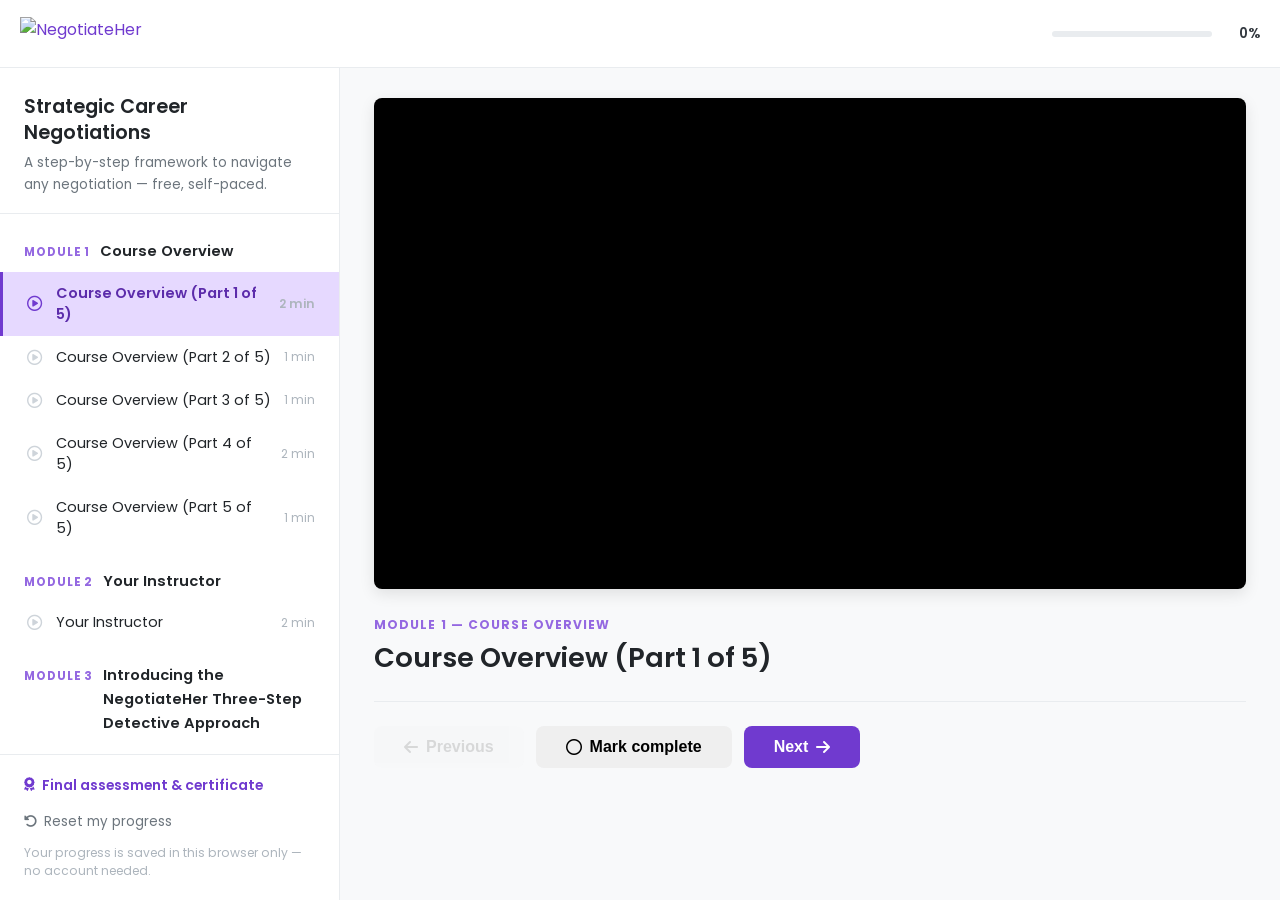
==== course.html @ cfdc2836 "Add self-hosted course player with progress tracking Replaces LearnWorlds delivery with a static cou" ====
<!DOCTYPE html>
<html lang="en">
<head>
    <meta charset="UTF-8">
    <meta name="viewport" content="width=device-width, initial-scale=1.0">
    <title>Course — NegotiateHer Strategic Career Negotiations</title>
    <meta name="description" content="The full NegotiateHer Strategic Career Negotiations course — free and self-paced.">
    <link rel="stylesheet" href="style.css">
    <link rel="stylesheet" href="course.css">
    <link rel="stylesheet" href="https://cdnjs.cloudflare.com/ajax/libs/font-awesome/6.4.0/css/all.min.css">
    <link rel="preconnect" href="https://fonts.googleapis.com">
    <link rel="preconnect" href="https://fonts.gstatic.com" crossorigin>
    <link href="https://fonts.googleapis.com/css2?family=Poppins:wght@300;400;500;600;700&display=swap" rel="stylesheet">
    <link rel="icon" href="https://negotiateher.com/assets/img/newFav.png" type="image/png">
    <meta property="og:title" content="NegotiateHer — Free Course">
    <meta property="og:description" content="Strategic Career Negotiations. Free, self-paced.">
    <meta property="og:image" content="https://negotiateher.com/assets/img/gita_2.jpg">
    <meta property="og:url" content="https://elearning.negotiateher.com/course.html">
    <meta name="twitter:card" content="summary_large_image">
</head>
<body class="course-body">

    <header class="course-header">
        <div class="course-header-inner">
            <a class="course-logo" href="./index.html">
                <img src="https://negotiateher.com/assets/img/templogo_01.png" alt="NegotiateHer">
            </a>

            <div class="course-progress-meter" title="Your overall progress">
                <div class="meter-track"><div class="meter-fill" id="overall-fill"></div></div>
                <span class="meter-label" id="overall-label">0%</span>
            </div>

            <button class="lessons-toggle" id="lessons-toggle" aria-expanded="false" aria-controls="course-sidebar">
                <i class="fas fa-list-ul"></i> <span>Lessons</span>
            </button>
        </div>
    </header>

    <main class="course-layout">

        <!-- ---------------- Sidebar: module + lesson list ---------------- -->
        <aside class="course-sidebar" id="course-sidebar">
            <div class="sidebar-head">
                <h1 id="course-title">Strategic Career Negotiations</h1>
                <p id="course-subtitle"></p>
            </div>
            <nav id="lesson-nav" class="lesson-nav" aria-label="Course lessons"></nav>
            <div class="sidebar-foot">
                <a class="sidebar-cert-link" href="./quiz.html">
                    <i class="fas fa-award"></i> Final assessment &amp; certificate
                </a>
                <button id="reset-progress" class="link-button" type="button">
                    <i class="fas fa-rotate-left"></i> Reset my progress
                </button>
                <p class="sidebar-note">
                    Your progress is saved in this browser only — no account needed.
                </p>
            </div>
        </aside>

        <!-- ---------------- Main: player + lesson meta ---------------- -->
        <section class="course-main">

            <div class="player-shell">
                <div class="player-frame">
                    <div id="player"></div>

                    <!-- Shown when a lesson has no youtubeId yet -->
                    <div class="player-placeholder" id="player-placeholder" hidden>
                        <i class="fas fa-clapperboard"></i>
                        <h3>Coming soon</h3>
                        <p>This lesson is being uploaded. Check back shortly.</p>
                    </div>

                    <!-- Covers YouTube's end-screen grid when a lesson finishes -->
                    <div class="player-endcard" id="player-endcard" hidden>
                        <i class="fas fa-circle-check"></i>
                        <h3>Lesson complete</h3>
                        <p id="endcard-next-title"></p>
                        <div class="endcard-actions">
                            <button class="btn btn-primary" id="endcard-next" type="button">
                                Next lesson <i class="fas fa-arrow-right"></i>
                            </button>
                            <button class="btn btn-outline" id="endcard-replay" type="button">
                                <i class="fas fa-rotate-left"></i> Replay
                            </button>
                        </div>
                    </div>
                </div>
            </div>

            <div class="lesson-meta">
                <p class="lesson-eyebrow" id="lesson-eyebrow"></p>
                <h2 id="lesson-title">Loading…</h2>
                <p class="lesson-module-desc" id="lesson-module-desc"></p>

                <div class="lesson-controls">
                    <button class="btn btn-outline" id="prev-lesson" type="button">
                        <i class="fas fa-arrow-left"></i> Previous
                    </button>
                    <button class="btn btn-outline" id="toggle-complete" type="button">
                        <i class="far fa-circle"></i> <span>Mark complete</span>
                    </button>
                    <button class="btn btn-primary" id="next-lesson" type="button">
                        Next <i class="fas fa-arrow-right"></i>
                    </button>
                </div>
            </div>

            <div class="course-done" id="course-done" hidden>
                <i class="fas fa-award"></i>
                <h3>You've finished the course.</h3>
                <p>
                    Every lesson complete. Take the short final assessment to earn your
                    certificate &mdash; or if this helped, the best thank-you is passing it
                    to someone who needs it.
                </p>
                <div class="course-done-actions">
                    <a class="btn btn-primary" href="./quiz.html">
                        <i class="fas fa-award"></i> Take the assessment
                    </a>
                    <a class="btn btn-outline" href="https://negotiateher.com/" target="_blank" rel="noopener">
                        Explore NegotiateHer
                    </a>
                </div>
            </div>

        </section>
    </main>

    <div class="sidebar-scrim" id="sidebar-scrim" hidden></div>

    <script src="course-data.js"></script>
    <script src="course.js"></script>
</body>
</html>
---- style.css ----
/* Base Styles */
:root {
    --primary-color: #703ACF;
    --secondary-color: #5C2CAB;
    --accent-color: #9468E1;
    --light-accent: #E6D9FF;
    --white: #FFFFFF;
    --light-gray: #F8F9FA;
    --medium-gray: #E9ECEF;
    --dark-gray: #343A40;
    --text-color: #212529;
    --success-color: #28A745;
    --warning-color: #FFC107;
    --danger-color: #DC3545;
    --font-family: 'Poppins', sans-serif;
    --box-shadow: 0 5px 15px rgba(0, 0, 0, 0.1);
    --border-radius: 8px;
    --transition: all 0.3s ease;
}

* {
    margin: 0;
    padding: 0;
    box-sizing: border-box;
}

html {
    scroll-behavior: smooth;
}

body {
    font-family: var(--font-family);
    line-height: 1.6;
    color: var(--text-color);
    background-color: var(--white);
    overflow-x: hidden;
}

.container {
    width: 90%;
    max-width: 1200px;
    margin: 0 auto;
    padding: 0 15px;
}

img {
    max-width: 100%;
    height: auto;
}

a {
    text-decoration: none;
    color: var(--primary-color);
    transition: var(--transition);
}

a:hover {
    color: var(--secondary-color);
}

ul {
    list-style: none;
}

.section-header {
    text-align: center;
    margin-bottom: 50px;
}

.section-header h2 {
    font-size: 2.5rem;
    color: var(--dark-gray);
    margin-bottom: 15px;
    position: relative;
    display: inline-block;
}

.section-header h2::after {
    content: '';
    position: absolute;
    width: 50px;
    height: 3px;
    background-color: var(--primary-color);
    bottom: -10px;
    left: 50%;
    transform: translateX(-50%);
}

.section-header p {
    font-size: 1.1rem;
    color: var(--dark-gray);
    max-width: 800px;
    margin: 0 auto;
}

/* Buttons */
.btn {
    display: inline-block;
    padding: 12px 30px;
    border-radius: var(--border-radius);
    font-weight: 600;
    text-align: center;
    cursor: pointer;
    transition: var(--transition);
    border: none;
    font-size: 1rem;
}

.btn-primary {
    background-color: var(--primary-color);
    color: var(--white);
}

.btn-primary:hover {
    background-color: var(--secondary-color);
    color: var(--white);
    transform: translateY(-3px);
    box-shadow: 0 10px 20px rgba(112, 58, 207, 0.2);
}

.btn-secondary {
    background-color: transparent;
    color: var(--primary-color);
    border: 2px solid var(--primary-color);
}

.btn-secondary:hover {
    background-color: var(--primary-color);
    color: var(--white);
    transform: translateY(-3px);
}

.btn-secondary.disabled {
    background-color: #aaa;
    cursor: not-allowed;
    pointer-events: none;
}

.btn-block {
    display: block;
    width: 100%;
}

.btn-sm {
    padding: 8px 15px;
    font-size: 0.875rem;
}

.cta-center {
    text-align: center;
    margin-top: 30px;
}

.cta-left {
    margin-top: 30px;
}

.cta-buttons {
    display: flex;
    gap: 15px;
    margin-top: 25px;
}

/* Header & Navigation */
.header {
    position: fixed;
    top: 0;
    left: 0;
    width: 100%;
    z-index: 1000;
    background-color: transparent;
    padding: 20px 0;
    transition: var(--transition);
}

.header.sticky {
    background-color: var(--white);
    box-shadow: var(--box-shadow);
    padding: 10px 0;
}

/* Hide nav items and hamburger when at top of page */
.header:not(.sticky) .nav-menu,
.header:not(.sticky) .cta-button,
.header:not(.sticky) .hamburger {
    opacity: 0;
    visibility: hidden;
}

/* Only show hamburger on mobile when sticky */
@media (max-width: 768px) {
    .header.sticky .hamburger {
        display: block;
        opacity: 1;
        visibility: visible;
    }
}

/* But always show on mobile when menu is active */
.header:not(.sticky) .nav-menu.active {
    opacity: 1;
    visibility: visible;
    background-color: var(--white);
}

/* Additional mobile menu styling */
@media (max-width: 768px) {
    .nav-menu {
        position: fixed;
        left: -100%;
        top: 70px;
        gap: 0;
        flex-direction: column;
        background-color: var(--white);
        width: 100%;
        text-align: center;
        transition: 0.3s;
        box-shadow: 0 10px 20px rgba(0, 0, 0, 0.1);
        padding: 20px 0;
        z-index: 999;
    }
    
    .nav-menu.active {
        left: 0;
    }
}

.navbar {
    display: flex;
    justify-content: space-between;
    align-items: center;
}

.logo img {
    max-height: 50px;
}

.nav-menu {
    display: flex;
    gap: 30px;
}

.nav-menu li a {
    color: var(--dark-gray);
    font-weight: 500;
    padding: 5px;
    position: relative;
}

.header.sticky .nav-menu li a {
    color: var(--text-color);
}

.nav-menu li a::after {
    content: '';
    position: absolute;
    width: 0;
    height: 2px;
    background-color: var(--primary-color);
    bottom: 0;
    left: 0;
    transition: var(--transition);
}

.nav-menu li a:hover::after {
    width: 100%;
}

.hamburger {
    display: none;
    cursor: pointer;
}

.bar {
    display: block;
    width: 25px;
    height: 3px;
    margin: 5px auto;
    -webkit-transition: var(--transition);
    transition: var(--transition);
    background-color: var(--dark-gray);
}

/* Enhanced Hero Section */
.hero {
    position: relative;
    background: linear-gradient(145deg, var(--primary-color), var(--primary-color));
    position: relative;
    color: var(--white);
    padding: 120px 0 40px;
    overflow: hidden;
}

.hero::before {
    content: '';
    position: absolute;
    top: 0;
    left: 0;
    width: 100%;
    height: 100%;
    background: linear-gradient(145deg, rgba(255, 255, 255, 0.02), transparent);
    z-index: 1;
}

.hero .container {
    position: relative;
    z-index: 2;
    max-width: 1200px;
}

.hero-content {
    display: flex;
    align-items: center;
    gap: 50px;
    animation: fadeIn 1s ease-out;
    margin-bottom: 40px;
}

.hero-text {
    flex: 6;
}

.hero-badge {
    display: inline-block;
    background-color: rgba(255, 255, 255, 0.2);
    border-radius: 30px;
    padding: 8px 16px;
    margin-bottom: 20px;
    font-weight: 500;
    font-size: 14px;
    animation: slideInRight 0.8s ease;
}

.hero-badge i {
    margin-right: 6px;
    color: var(--light-accent);
}

.hero h1 {
    font-size: 48px;
    font-weight: 700;
    margin-bottom: 20px;
    line-height: 1.2;
    color: var(--white);
    animation: fadeInUp 0.8s ease forwards;
}

.hero-subtitle {
    font-size: 24px;
    font-weight: 400;
    margin-bottom: 25px;
    line-height: 1.5;
    animation: fadeInUp 0.8s ease 0.2s forwards;
    opacity: 0;
}

.hero-highlights {
    display: flex;
    flex-direction: column;
    gap: 12px;
    margin-bottom: 30px;
    opacity: 0;
    animation: fadeInUp 0.8s ease 0.3s forwards;
}

.highlight-item {
    display: flex;
    align-items: center;
    gap: 12px;
}

.highlight-item i {
    color: var(--light-accent);
    font-size: 18px;
}

.hero-cta {
    margin-top: 32px;
    opacity: 0;
    animation: fadeInUp 0.8s ease 0.4s forwards;
}

.hero-cta .btn {
    padding: 15px 30px;
    font-size: 18px;
    border-radius: 8px;
}

.cta-note {
    margin-top: 10px;
    font-size: 14px;
    opacity: 0.8;
    font-style: italic;
}

.hero-image {
    flex: 4;
    text-align: right;
    opacity: 0;
    animation: fadeInLeft 1s ease 0.2s forwards;
}

.image-wrapper {
    position: relative;
    display: inline-block;
    transition: transform 0.5s ease;
}

.hero-image img {
    max-width: 100%;
    border-radius: 15px;
    box-shadow: 0 15px 35px rgba(0, 0, 0, 0.3);
    transition: transform 0.5s ease;
}

.image-wrapper:hover img {
    transform: scale(1.02);
}

.success-stat {
    position: absolute;
    bottom: 20px;
    right: -20px;
    background-color: var(--accent-color);
    padding: 10px 15px;
    border-radius: 10px;
    box-shadow: 0 5px 15px rgba(0, 0, 0, 0.2);
    animation: float 3s ease-in-out infinite;
    transform-origin: center bottom;
}

.success-stat .stat-number {
    font-size: 24px;
    font-weight: 700;
    line-height: 1;
}

.success-stat .stat-label {
    font-size: 12px;
    opacity: 0.9;
}

.social-proof {
    border-top: 1px solid rgba(255, 255, 255, 0.2);
    padding-top: 20px;
    opacity: 0;
    animation: fadeIn 1s ease 0.8s forwards;
}

.logo-row {
    display: flex;
    align-items: center;
    justify-content: center;
    gap: 25px;
    flex-wrap: wrap;
}

.logo-row span {
    font-size: 14px;
    opacity: 0.7;
}

.logo-row img {
    height: 25px;
    opacity: 0.6;
    filter: brightness(0) invert(1);
    transition: opacity 0.3s ease;
}

.logo-row img:hover {
    opacity: 0.9;
}

@keyframes fadeInUp {
    from {
        opacity: 0;
        transform: translateY(20px);
    }
    to {
        opacity: 1;
        transform: translateY(0);
    }
}

@keyframes fadeInLeft {
    from {
        opacity: 0;
        transform: translateX(30px);
    }
    to {
        opacity: 1;
        transform: translateX(0);
    }
}

@keyframes slideInRight {
    from {
        transform: translateX(-20px);
        opacity: 0;
    }
    to {
        transform: translateX(0);
        opacity: 1;
    }
}

@keyframes float {
    0% {
        transform: translateY(0px);
    }
    50% {
        transform: translateY(-10px);
    }
    100% {
        transform: translateY(0px);
    }
}

/* Pulse animation for primary CTA */
.pulse-animation {
    animation: pulse 2s infinite;
}

@keyframes pulse {
    0% {
        box-shadow: 0 0 0 0 rgba(255, 255, 255, 0.7);
    }
    70% {
        box-shadow: 0 0 0 10px rgba(255, 255, 255, 0);
    }
    100% {
        box-shadow: 0 0 0 0 rgba(255, 255, 255, 0);
    }
}

@keyframes fadeIn {
    from {
        opacity: 0;
    }
    to {
        opacity: 1;
    }
}

/* Responsive adjustments for hero section */
@media (max-width: 992px) {
    .hero {
        padding: 100px 0 40px;
    }
    
    .hero-content {
        flex-direction: column;
        text-align: center;
    }
    
    .hero h1 {
        font-size: 36px;
        margin-bottom: 20px;
    }
    
    .hero-subtitle {
        font-size: 20px;
        margin-bottom: 20px;
    }
    
    .hero-highlights {
        align-items: center;
    }
    
    .hero-image {
        margin-top: 32px;
        max-width: 80%;
        margin-left: auto;
        margin-right: auto;
    }
    
    .success-stat {
        right: 0;
        bottom: 10px;
    }
}

@media (max-width: 576px) {
    .hero {
        padding: 80px 0 40px;
    }
    
    .hero h1 {
        font-size: 32px;
    }
    
    .hero-subtitle {
        font-size: 18px;
    }
    
    .hero-cta .btn {
        padding: 12px 24px;
        font-size: 16px;
    }
    
    .social-proof {
        padding-top: 15px;
    }
    
    .logo-row {
        gap: 15px;
    }
    
    .logo-row img {
        height: 20px;
    }
}

/* Responsive adjustments for hero section */
@media (max-width: 992px) {
    .hero {
        padding: 100px 0;
    }
    
    .hero-content {
        flex-direction: column;
        text-align: center;
    }
    
    .hero h1 {
        font-size: 36px;
        margin-bottom: 24px;
    }
    
    .hero-subtitle {
        font-size: 20px;
        margin-bottom: 24px;
    }
    
    .hero-image {
        margin-top: 32px;
        max-width: 80%;
        margin-left: auto;
        margin-right: auto;
    }
}

@media (max-width: 576px) {
    .hero {
        padding: 80px 0;
    }
    
    .hero h1 {
        font-size: 32px;
    }
    
    .hero-subtitle {
        font-size: 18px;
    }
    
    .hero-cta .btn {
        padding: 12px 24px;
        font-size: 16px;
    }
}

/* Who Is This For Section */
.who-is-this-for {
    background-color: var(--white);
    padding: 100px 0;
}

.card-container {
    display: grid;
    grid-template-columns: repeat(auto-fit, minmax(280px, 1fr));
    gap: 30px;
    margin-top: 40px;
}

.card {
    background-color: var(--light-gray);
    border-radius: var(--border-radius);
    padding: 30px;
    text-align: center;
    box-shadow: var(--box-shadow);
    transition: var(--transition);
    opacity: 0;
    transform: translateY(20px);
}

.card.fade-in {
    opacity: 1;
    transform: translateY(0);
}

.card:hover {
    transform: translateY(-10px);
    box-shadow: 0 15px 30px rgba(0, 0, 0, 0.1);
}

.card-icon {
    background-color: var(--light-accent);
    width: 70px;
    height: 70px;
    border-radius: 50%;
    display: flex;
    align-items: center;
    justify-content: center;
    margin: 0 auto 20px;
}

.card-icon i {
    font-size: 30px;
    color: var(--primary-color);
}

.card h3 {
    font-size: 1.5rem;
    margin-bottom: 15px;
    color: var(--primary-color);
}

/* Benefits Section */
.benefits {
    background-color: var(--light-gray);
    padding: 100px 0;
}

.benefits-grid {
    display: grid;
    grid-template-columns: repeat(auto-fill, minmax(280px, 1fr));
    gap: 25px;
}

.benefit-item {
    display: flex;
    align-items: flex-start;
    background-color: var(--white);
    border-radius: var(--border-radius);
    padding: 25px;
    box-shadow: var(--box-shadow);
    transition: var(--transition);
    opacity: 0;
    transform: translateY(20px);
}

.benefit-item.fade-in {
    opacity: 1;
    transform: translateY(0);
}

.benefit-item:hover {
    transform: translateY(-5px);
    box-shadow: 0 15px 30px rgba(0, 0, 0, 0.1);
}

.benefit-item i {
    font-size: 24px;
    color: var(--primary-color);
    margin-right: 15px;
    margin-top: 3px;
}

.benefit-item p {
    font-size: 1rem;
}

/* Modules Section */
.modules {
    background-color: var(--white);
    padding: 100px 0;
}

.modules-wrapper {
    max-width: 800px;
    margin: 0 auto;
}

.module {
    display: flex;
    margin-bottom: 40px;
    opacity: 0;
    transform: translateY(20px);
    transition: var(--transition);
}

.module.fade-in {
    opacity: 1;
    transform: translateY(0);
}

.module-number {
    font-size: 2.5rem;
    font-weight: 700;
    color: var(--primary-color);
    margin-right: 25px;
    background-color: var(--light-accent);
    width: 60px;
    height: 60px;
    display: flex;
    align-items: center;
    justify-content: center;
    border-radius: 50%;
    flex-shrink: 0;
}

.module-content h3 {
    font-size: 1.5rem;
    margin-bottom: 10px;
    color: var(--dark-gray);
}

.module-content p {
    color: var(--text-color);
}

/* Instructor Section */
.instructor {
    background-color: var(--light-accent);
    padding: 100px 0;
}

.instructor-grid {
    display: flex;
    gap: 50px;
    align-items: center;
}

.instructor-image {
    flex: 1;
    text-align: center;
}

.instructor-image img {
    max-height: 400px;
    border-radius: 10px;
    box-shadow: var(--box-shadow);
}

.instructor-content {
    flex: 1.5;
}

.instructor-content h2 {
    font-size: 2.5rem;
    margin-bottom: 10px;
    color: var(--dark-gray);
}

.instructor-content h3 {
    font-size: 1.8rem;
    color: var(--primary-color);
    margin-bottom: 10px;
}

.instructor-tagline {
    font-size: 1.2rem;
    margin-bottom: 20px;
    font-style: italic;
}

.instructor-credentials {
    margin-bottom: 20px;
}

.credential {
    display: flex;
    align-items: flex-start;
    margin-bottom: 15px;
}

.credential i {
    color: var(--primary-color);
    margin-right: 10px;
    margin-top: 5px;
}

.instructor-mission {
    font-size: 1.1rem;
    margin-bottom: 25px;
    line-height: 1.7;
}

/* Pricing Section */
.pricing {
    background-color: var(--white);
    padding: 100px 0;
}

.pricing-table {
    display: flex;
    flex-wrap: wrap;
    justify-content: center;
    gap: 30px;
    margin-top: 50px;
}

.pricing-card {
    flex: 1;
    min-width: 300px;
    max-width: 350px;
    background-color: var(--light-gray);
    border-radius: var(--border-radius);
    overflow: hidden;
    box-shadow: var(--box-shadow);
    transition: var(--transition);
    position: relative;
    opacity: 0;
    transform: translateY(20px);
}

.pricing-card.fade-in {
    opacity: 1;
    transform: translateY(0);
}

.pricing-card:hover {
    transform: translateY(-10px);
    box-shadow: 0 15px 30px rgba(0, 0, 0, 0.1);
}

.pricing-card.featured {
    border: 2px solid var(--primary-color);
    transform: scale(1.05);
}

.pricing-card.featured:hover {
    transform: scale(1.05) translateY(-10px);
}

.pricing-badge {
    position: absolute;
    top: 22px;
    right: -38px;
    background-color: var(--white);
    color: var(--secondary-color);
    padding: 5px 30px;
    transform: rotate(45deg);
    font-size: 0.875rem;
    font-weight: 500;
}

.pricing-header {
    padding: 30px 20px;
    text-align: center;
    background-color: var(--primary-color);
    color: var(--white);
}

.pricing-header h3 {
    font-size: 1.5rem;
    margin-bottom: 15px;
}

.price {
    font-size: 3rem;
    font-weight: 700;
}

.pricing-features {
    padding: 30px;
}

.pricing-features ul {
    margin-bottom: 25px;
}

.pricing-features ul li {
    margin-bottom: 15px;
    display: flex;
    align-items: flex-start;
}

.pricing-features ul li i {
    color: var(--primary-color);
    margin-right: 10px;
    margin-top: 5px;
}

.pricing-cta {
    padding: 0 30px 30px;
    text-align: center;
}

.satisfaction-guarantee {
    text-align: center;
    margin-top: 50px;
    padding: 20px;
    background-color: var(--light-accent);
    border-radius: var(--border-radius);
    display: flex;
    justify-content: center;
    align-items: center;
    gap: 15px;
}

.satisfaction-guarantee i {
    font-size: 30px;
    color: var(--primary-color);
}

/* FAQ Section */
.faq {
    background-color: var(--light-gray);
    padding: 100px 0;
}

.faq-container {
    max-width: 800px;
    margin: 0 auto;
}

.faq-item {
    margin-bottom: 20px;
    border-radius: var(--border-radius);
    overflow: hidden;
    box-shadow: var(--box-shadow);
    background-color: var(--white);
}

.faq-question {
    padding: 20px;
    background-color: var(--white);
    cursor: pointer;
    display: flex;
    justify-content: space-between;
    align-items: center;
}

.faq-question h3 {
    font-size: 1.2rem;
    font-weight: 500;
}

.faq-toggle {
    color: var(--primary-color);
    transition: var(--transition);
}

.faq-answer {
    max-height: 0;
    overflow: hidden;
    transition: max-height 0.3s ease;
    background-color: var(--white);
}

.faq-item.active .faq-answer {
    max-height: 300px;
    padding: 0 20px 20px;
}

/* Signup Section */
.signup {
    background-color: var(--white);
    padding: 100px 0;
}

.signup-grid {
    display: flex;
    gap: 50px;
}

.signup-content {
    flex: 1;
}

.signup-content h2 {
    font-size: 2.2rem;
    margin-bottom: 20px;
    color: var(--dark-gray);
}

.testimonial {
    background-color: var(--light-accent);
    padding: 25px;
    border-radius: var(--border-radius);
    margin-top: 30px;
    position: relative;
}

.testimonial:before {
    content: '"';
    position: absolute;
    font-size: 4rem;
    font-family: Georgia, serif;
    color: var(--primary-color);
    opacity: 0.2;
    top: -10px;
    left: 10px;
}

.testimonial p {
    font-style: italic;
    position: relative;
    z-index: 1;
}

.testimonial-author {
    font-weight: 500;
    text-align: right;
    margin-top: 10px;
    color: var(--primary-color);
}

.signup-form {
    flex: 1;
    background-color: var(--light-gray);
    padding: 40px;
    border-radius: var(--border-radius);
    box-shadow: var(--box-shadow);
}

.signup-form h3 {
    font-size: 1.8rem;
    margin-bottom: 25px;
    text-align: center;
    color: var(--primary-color);
}

.form-group {
    margin-bottom: 20px;
}

.form-group label {
    display: block;
    margin-bottom: 8px;
    font-weight: 500;
}

.form-group input,
.form-group select {
    width: 100%;
    padding: 12px 15px;
    border: 1px solid var(--medium-gray);
    border-radius: var(--border-radius);
    font-family: var(--font-family);
    font-size: 1rem;
    transition: var(--transition);
}

.form-group input:focus,
.form-group select:focus {
    outline: none;
    border-color: var(--primary-color);
    box-shadow: 0 0 0 3px rgba(112, 58, 207, 0.2);
}

.checkbox {
    display: flex;
    align-items: center;
    gap: 10px;
    cursor: pointer;
}

.checkbox input {
    width: auto;
}

/* Enhanced Signup Section Styles */
.section-badge {
    display: inline-block;
    background-color: var(--light-accent);
    border-radius: 30px;
    padding: 8px 16px;
    margin-bottom: 15px;
    font-weight: 500;
    font-size: 14px;
    color: var(--primary-color);
}

.section-badge i {
    margin-right: 6px;
    color: var(--primary-color);
}

.signup-subtitle {
    font-size: 20px;
    color: var(--dark-gray);
    margin-bottom: 25px;
    line-height: 1.5;
}

.benefits-summary {
    display: flex;
    flex-direction: column;
    gap: 15px;
    margin-bottom: 30px;
}

.benefit-highlight {
    display: flex;
    align-items: center;
    gap: 12px;
    background-color: var(--white);
    padding: 12px 15px;
    border-radius: 8px;
    box-shadow: 0 3px 10px rgba(0, 0, 0, 0.05);
    transition: var(--transition);
}

.benefit-highlight:hover {
    transform: translateX(5px);
    box-shadow: 0 5px 15px rgba(0, 0, 0, 0.08);
}

.benefit-highlight i {
    color: var(--primary-color);
    font-size: 18px;
}

.testimonial-quote {
    position: relative;
    padding: 10px 0;
}

.testimonial-quote i.fa-quote-left {
    position: absolute;
    top: 0;
    left: 0;
    font-size: 20px;
    color: var(--primary-color);
    opacity: 0.5;
}

.testimonial-quote i.fa-quote-right {
    position: absolute;
    bottom: 0;
    right: 0;
    font-size: 20px;
    color: var(--primary-color);
    opacity: 0.5;
}

.testimonial-author-box {
    display: flex;
    align-items: center;
    margin-top: 20px;
    gap: 15px;
}

.testimonial-author-img {
    width: 50px;
    height: 50px;
    border-radius: 50%;
    display: flex;
    align-items: center;
    justify-content: center;
    background-color: var(--white);
    box-shadow: 0 3px 10px rgba(0, 0, 0, 0.1);
}

.testimonial-author-img i {
    font-size: 30px;
    color: var(--primary-color);
}

.testimonial-author-info {
    display: flex;
    flex-direction: column;
}

.testimonial-author {
    font-weight: 600;
    margin: 0;
    text-align: left;
    color: var(--dark-gray);
}

.testimonial-position {
    font-size: 14px;
    color: var(--accent-color);
    margin: 0;
}

.form-card {
    background-color: var(--white);
    border-radius: var(--border-radius);
    padding: 30px;
    box-shadow: 0 10px 30px rgba(0, 0, 0, 0.1);
    transition: var(--transition);
    border: 1px solid var(--medium-gray);
}

.form-card:hover {
    transform: translateY(-5px);
    box-shadow: 0 15px 40px rgba(0, 0, 0, 0.15);
}

.offer-highlight {
    font-size: 18px;
    margin: 20px 0;
    text-align: center;
    color: var(--dark-gray);
}

.strike {
    text-decoration: line-through;
    color: var(--dark-gray);
    opacity: 0.7;
    margin-right: 5px;
}

.highlight-price {
    font-size: 24px;
    font-weight: 700;
    color: var(--primary-color);
}

.final-features {
    margin: 25px 0;
    padding: 0;
}

.final-features li {
    display: flex;
    align-items: center;
    margin-bottom: 15px;
    gap: 10px;
}

.final-features li i {
    color: var(--primary-color);
    font-size: 16px;
}

.btn-large {
    width: 100%;
    padding: 15px;
    font-size: 18px;
    letter-spacing: 0.5px;
    margin: 10px 0;
}

.secure-badge {
    display: flex;
    align-items: center;
    justify-content: center;
    gap: 5px;
    margin-top: 10px;
    font-size: 14px;
    color: var(--dark-gray);
    opacity: 0.8;
}

.secure-badge i {
    color: var(--success-color);
}

/* Responsive styles for signup section */
@media (max-width: 992px) {
    .signup-grid {
        flex-direction: column;
        gap: 40px;
    }
    
    .form-card {
        max-width: 550px;
        margin: 0 auto;
    }
}

@media (max-width: 576px) {
    .offer-highlight {
        font-size: 16px;
    }
    
    .highlight-price {
        font-size: 22px;
    }
    
    .form-card {
        padding: 20px;
    }
    
    .signup-subtitle {
        font-size: 18px;
    }
}

/* Footer */
.footer {
    background-color: var(--dark-gray);
    color: var(--white);
    padding: 80px 0 20px;
}

.footer-top {
    text-align: center;
    margin-bottom: 40px;
}

.footer-logo img {
    max-height: 60px;
    margin-bottom: 20px;
}

.footer-logo p {
    font-size: 0.975rem;
    opacity: 0.8;
    max-width: 600px;
    margin: 0 auto;
}

.footer-main {
    display: flex;
    justify-content: center;
    margin-bottom: 50px;
}

.footer-contact h4,
.footer-newsletter h4 {
    font-size: 1.2rem;
    margin-bottom: 20px;
    position: relative;
    padding-bottom: 10px;
}

.footer-contact h4::after,
.footer-newsletter h4::after {
    content: '';
    position: absolute;
    width: 40px;
    height: 2px;
    background-color: var(--primary-color);
    bottom: 0;
    left: 233px;
}

.contact-form {
    margin-bottom: 20px;
}

.contact-form .form-group {
    margin-bottom: 15px;
}

.contact-form input,
.contact-form textarea {
    width: 100%;
    padding: 12px 15px;
    border: none;
    border-radius: var(--border-radius);
    background-color: rgba(255, 255, 255, 0.1);
    color: var(--white);
    font-family: var(--font-family);
}

.contact-form input::placeholder,
.contact-form textarea::placeholder {
    color: rgba(255, 255, 255, 0.7);
}

.contact-form input:focus,
.contact-form textarea:focus {
    outline: none;
    background-color: rgba(255, 255, 255, 0.15);
}

.footer-contact p {
    display: flex;
    align-items: center;
    margin-bottom: 15px;
    opacity: 0.8;
}

.footer-contact p i {
    margin-right: 10px;
    color: var(--primary-color);
}

.social-icons {
    display: flex;
    gap: 8px;
    margin-top: 20px;
}

.social-icons a {
    width: 40px;
    height: 40px;
    border-radius: 50%;
    display: flex;
    align-items: center;
    justify-content: center;
    background: linear-gradient(135deg, #5a2e98, #8656c3);
    transition: var(--transition);
}

.social-icons a i {
    font-size: 20px;
    color: var(--white);
    filter: brightness(0) invert(1);
}

.social-icons a:hover {
    transform: translateY(-3px);
    box-shadow: 0 5px 15px rgba(0, 0, 0, 0.3);
}

.footer-newsletter {
    max-width: 500px;
    margin: 0 auto 40px;
    text-align: center;
}

.footer-newsletter p {
    margin-bottom: 20px;
    opacity: 0.8;
}

.newsletter-form {
    display: flex;
    margin-top: 20px;
}

.newsletter-form input {
    flex: 1;
    padding: 12px 15px;
    border: none;
    border-radius: var(--border-radius) 0 0 var(--border-radius);
    font-family: var(--font-family);
}

.newsletter-form button {
    background-color: var(--primary-color);
    color: var(--white);
    border: none;
    padding: 0 20px;
    border-radius: 0 var(--border-radius) var(--border-radius) 0;
    cursor: pointer;
    transition: var(--transition);
}

.newsletter-form button:hover {
    background-color: var(--secondary-color);
}

.footer-bottom {
    display: flex;
    justify-content: space-between;
    align-items: center;
    padding-top: 20px;
    border-top: 1px solid rgba(255, 255, 255, 0.1);
}

.footer-bottom p {
    font-size: 0.875rem;
    opacity: 0.7;
}

.footer-bottom-links {
    display: flex;
    gap: 20px;
}

.footer-bottom-links a {
    color: var(--white);
    opacity: 0.7;
    font-size: 0.875rem;
    transition: var(--transition);
}

.footer-bottom-links a:hover {
    opacity: 1;
    color: var(--primary-color);
}

/* Responsive footer adjustments */
@media (max-width: 768px) {
    .footer-main {
        flex-direction: column;
    }
    
    .footer-contact {
        margin-bottom: 40px;
    }
    
    .footer-contact h4::after,
    .footer-newsletter h4::after {
        left: 50%;
        transform: translateX(-50%);
    }
    
    .footer-contact {
        text-align: center;
    }
    
    .footer-contact p {
        justify-content: center;
    }
    
    .social-icons {
        justify-content: center;
    }
    
    .footer-bottom {
        flex-direction: column;
        gap: 15px;
        text-align: center;
    }
}

/* Animation Classes */
@keyframes fadeIn {
    from {
        opacity: 0;
        transform: translateY(20px);
    }
    to {
        opacity: 1;
        transform: translateY(0);
    }
}

.fade-in {
    animation: fadeIn 0.5s ease forwards;
}

/* Responsive Design */
@media (max-width: 992px) {
    .hero-content {
        flex-direction: column-reverse;
        text-align: center;
    }
    
    .hero h1 {
        font-size: 2.5rem;
    }
    
    .hero h2 {
        font-size: 1.5rem;
    }
    
    .hero p {
        margin: 0 auto 30px;
    }
    
    .cta-buttons {
        justify-content: center;
    }
    
    .instructor-grid {
        flex-direction: column;
    }
    
    .signup-grid {
        flex-direction: column;
    }
}

@media (max-width: 768px) {
    .hamburger {
        display: block;
    }
    
    .hamburger.active .bar:nth-child(2) {
        opacity: 0;
    }
    
    .hamburger.active .bar:nth-child(1) {
        transform: translateY(8px) rotate(45deg);
    }
    
    .hamburger.active .bar:nth-child(3) {
        transform: translateY(-8px) rotate(-45deg);
    }
    
    .nav-menu {
        position: fixed;
        left: -100%;
        top: 70px;
        gap: 0;
        flex-direction: column;
        background-color: var(--white);
        width: 100%;
        text-align: center;
        transition: 0.3s;
        box-shadow: 0 10px 20px rgba(0, 0, 0, 0.1);
        padding: 20px 0;
    }
    
    .nav-menu.active {
        left: 0;
    }
    
    .nav-menu li {
        margin: 15px 0;
    }
    
    .cta-button {
        display: none;
    }
    
    .section-header h2 {
        font-size: 2rem;
    }
    
    .module-number {
        font-size: 2rem;
        width: 50px;
        height: 50px;
    }
    
    .footer-grid {
        grid-template-columns: 1fr;
        text-align: center;
    }
    
    .footer-links h4::after,
    .footer-contact h4::after,
    .footer-newsletter h4::after {
        left: 50%;
        transform: translateX(-50%);
    }
    
    .social-icons {
        justify-content: center;
    }
    
    .footer-bottom {
        flex-direction: column;
        gap: 15px;
        text-align: center;
    }
}

@media (max-width: 576px) {
    .hero h1 {
        font-size: 2rem;
    }
    
    .hero h2 {
        font-size: 1.2rem;
    }
    
    .hero p {
        font-size: 1rem;
    }
    
    .cta-buttons {
        flex-direction: column;
        gap: 10px;
    }
    
    .pricing-card {
        min-width: 100%;
    }
}

/* Early Bird Banner */
.early-bird-banner {
    background: linear-gradient(135deg, var(--primary-color) 0%, var(--accent-color) 100%);
    border-radius: 10px;
    box-shadow: 0 8px 24px rgba(0, 0, 0, 0.15);
    color: white;
    margin: 20px 30px 40px;
    overflow: hidden;
    position: relative;
}

.early-bird-banner::before {
    content: "";
    position: absolute;
    top: 0;
    right: 0;
    bottom: 0;
    left: 0;
    background: url("data:image/svg+xml,%3Csvg width='100' height='100' viewBox='0 0 100 100' xmlns='http://www.w3.org/2000/svg'%3E%3Cpath d='M11 18c3.866 0 7-3.134 7-7s-3.134-7-7-7-7 3.134-7 7 3.134 7 7 7zm48 25c3.866 0 7-3.134 7-7s-3.134-7-7-7-7 3.134-7 7 3.134 7 7 7zm-43-7c1.657 0 3-1.343 3-3s-1.343-3-3-3-3 1.343-3 3 1.343 3 3 3zm63 31c1.657 0 3-1.343 3-3s-1.343-3-3-3-3 1.343-3 3 1.343 3 3 3zM34 90c1.657 0 3-1.343 3-3s-1.343-3-3-3-3 1.343-3 3 1.343 3 3 3zm56-76c1.657 0 3-1.343 3-3s-1.343-3-3-3-3 1.343-3 3 1.343 3 3 3zM12 86c2.21 0 4-1.79 4-4s-1.79-4-4-4-4 1.79-4 4 1.79 4 4 4zm28-65c2.21 0 4-1.79 4-4s-1.79-4-4-4-4 1.79-4 4 1.79 4 4 4zm23-11c2.76 0 5-2.24 5-5s-2.24-5-5-5-5 2.24-5 5 2.24 5 5 5zm-6 60c2.21 0 4-1.79 4-4s-1.79-4-4-4-4 1.79-4 4 1.79 4 4 4zm29 22c2.76 0 5-2.24 5-5s-2.24-5-5-5-5 2.24-5 5 2.24 5 5 5zM32 63c2.76 0 5-2.24 5-5s-2.24-5-5-5-5 2.24-5 5 2.24 5 5 5zm57-13c2.76 0 5-2.24 5-5s-2.24-5-5-5-5 2.24-5 5 2.24 5 5 5zm-9-21c1.105 0 2-.895 2-2s-.895-2-2-2-2 .895-2 2 .895 2 2 2zM60 91c1.105 0 2-.895 2-2s-.895-2-2-2-2 .895-2 2 .895 2 2 2zM35 41c1.105 0 2-.895 2-2s-.895-2-2-2-2 .895-2 2 .895 2 2 2zM12 60c1.105 0 2-.895 2-2s-.895-2-2-2-2 .895-2 2 .895 2 2 2z' fill='rgba(255,255,255,0.05)' fill-rule='evenodd'/%3E%3C/svg%3E") repeat;
    opacity: 0.6;
}

.early-bird-content {
    padding: 30px;
    position: relative;
    z-index: 1;
}

.early-bird-badge {
    background-color: rgba(255, 255, 255, 0.2);
    border-radius: 20px;
    display: inline-flex;
    align-items: center;
    padding: 6px 12px;
    margin-bottom: 10px;
    font-size: 14px;
    font-weight: 500;
}

.early-bird-badge i {
    margin-right: 6px;
    color: #FFD700;
}

.early-bird-banner h3 {
    font-size: 28px;
    margin: 0 0 10px;
    color: white;
}

.early-bird-banner p {
    font-size: 16px;
    margin-bottom: 20px;
    opacity: 0.9;
}

.early-bird-prices {
    display: flex;
    flex-wrap: wrap;
    gap: 25px;
    margin-bottom: 20px;
}

.early-price {
    background-color: rgba(255, 255, 255, 0.1);
    border-radius: 8px;
    padding: 15px 20px;
    text-align: center;
    flex: 1;
    min-width: 180px;
    border: 1px solid rgba(255, 255, 255, 0.2);
    transition: transform 0.3s ease;
}

.early-price:hover {
    transform: translateY(-5px);
    background-color: rgba(255, 255, 255, 0.15);
}

.original {
    display: block;
    text-decoration: line-through;
    opacity: 0.7;
    font-size: 16px;
    margin-bottom: 5px;
}

.discounted {
    display: block;
    font-size: 26px;
    font-weight: 700;
    color: #FFD700;
    margin-bottom: 5px;
}

.package-name {
    display: block;
    font-size: 14px;
    opacity: 0.8;
}

.countdown {
    margin-top: 20px;
    text-align: center;
}

.spots-left {
    background-color: rgba(0, 0, 0, 0.2);
    display: inline-block;
    padding: 8px 16px;
    border-radius: 20px;
    font-size: 15px;
    font-weight: 500;
}

#spots-counter {
    font-weight: 700;
    color: #FFD700;
    font-size: 18px;
}

#spots-counter.flash {
    animation: flash 0.5s ease;
}

@keyframes flash {
    0%, 100% { opacity: 1; }
    50% { opacity: 0.5; }
}

@media (max-width: 768px) {
    .early-bird-prices {
        flex-direction: column;
        gap: 15px;
    }
    
    .early-price {
        width: 100%;
    }
    
    .early-bird-content {
        padding: 20px;
    }
}
---- course.css ----
/* ===========================================================================
   NegotiateHer — Course player
   Layers on top of style.css and reuses its tokens (--primary-color, etc).
   =========================================================================== */

:root {
    --sidebar-width: 340px;
    --course-header-height: 68px;
}

.course-body {
    background-color: var(--light-gray);
}

/* ------------------------------- Header -------------------------------- */

.course-header {
    position: sticky;
    top: 0;
    z-index: 60;
    height: var(--course-header-height);
    background-color: var(--white);
    border-bottom: 1px solid var(--medium-gray);
}

.course-header-inner {
    height: 100%;
    max-width: 1600px;
    margin: 0 auto;
    padding: 0 20px;
    display: flex;
    align-items: center;
    gap: 20px;
}

.course-logo img {
    height: 34px;
    width: auto;
    display: block;
}

.course-progress-meter {
    margin-left: auto;
    display: flex;
    align-items: center;
    gap: 10px;
}

.meter-track {
    width: 160px;
    height: 6px;
    border-radius: 999px;
    background-color: var(--medium-gray);
    overflow: hidden;
}

.meter-fill {
    height: 100%;
    width: 0%;
    border-radius: 999px;
    background-color: var(--primary-color);
    transition: width 0.4s ease;
}

.meter-label {
    font-size: 0.85rem;
    font-weight: 600;
    color: var(--dark-gray);
    min-width: 38px;
    text-align: right;
}

.lessons-toggle {
    display: none;
    align-items: center;
    gap: 8px;
    padding: 9px 14px;
    border: 1px solid var(--medium-gray);
    border-radius: var(--border-radius);
    background-color: var(--white);
    font-family: var(--font-family);
    font-size: 0.9rem;
    font-weight: 500;
    color: var(--text-color);
    cursor: pointer;
    transition: var(--transition);
}

.lessons-toggle:hover {
    border-color: var(--primary-color);
    color: var(--primary-color);
}

/* ------------------------------- Layout -------------------------------- */

.course-layout {
    display: grid;
    grid-template-columns: var(--sidebar-width) 1fr;
    align-items: start;
    max-width: 1600px;
    margin: 0 auto;
}

/* ------------------------------ Sidebar -------------------------------- */

.course-sidebar {
    position: sticky;
    top: var(--course-header-height);
    height: calc(100vh - var(--course-header-height));
    display: flex;
    flex-direction: column;
    background-color: var(--white);
    border-right: 1px solid var(--medium-gray);
}

.sidebar-head {
    padding: 26px 24px 18px;
    border-bottom: 1px solid var(--medium-gray);
}

.sidebar-head h1 {
    font-size: 1.2rem;
    font-weight: 600;
    line-height: 1.35;
    color: var(--text-color);
}

.sidebar-head p {
    margin-top: 6px;
    font-size: 0.85rem;
    color: #6c757d;
}

.lesson-nav {
    flex: 1;
    overflow-y: auto;
    padding: 12px 0 20px;
}

.nav-module + .nav-module {
    margin-top: 6px;
}

.nav-module-head {
    display: flex;
    align-items: baseline;
    gap: 10px;
    padding: 14px 24px 8px;
}

.nav-module-number {
    flex-shrink: 0;
    white-space: nowrap;
    font-size: 0.72rem;
    font-weight: 700;
    letter-spacing: 0.08em;
    text-transform: uppercase;
    color: var(--accent-color);
}

.nav-module-title {
    font-size: 0.92rem;
    font-weight: 600;
    color: var(--text-color);
}

.nav-lesson {
    width: 100%;
    display: flex;
    align-items: center;
    gap: 12px;
    padding: 11px 24px;
    border: 0;
    border-left: 3px solid transparent;
    background: none;
    font-family: var(--font-family);
    font-size: 0.9rem;
    text-align: left;
    color: var(--text-color);
    cursor: pointer;
    transition: background-color 0.2s ease, border-color 0.2s ease;
}

.nav-lesson:hover {
    background-color: var(--light-gray);
}

.nav-lesson.is-active {
    background-color: var(--light-accent);
    border-left-color: var(--primary-color);
    font-weight: 600;
    color: var(--secondary-color);
}

.nav-lesson.is-locked {
    color: #adb5bd;
    cursor: not-allowed;
}

.nav-lesson.is-locked:hover {
    background: none;
}

.nav-lesson-icon {
    flex-shrink: 0;
    width: 17px;
    font-size: 0.95rem;
    color: #ced4da;
}

.nav-lesson.is-done .nav-lesson-icon {
    color: var(--success-color);
}

.nav-lesson.is-active .nav-lesson-icon {
    color: var(--primary-color);
}

.nav-lesson-text {
    flex: 1;
    min-width: 0;
}

.nav-lesson-duration {
    flex-shrink: 0;
    font-size: 0.76rem;
    color: #adb5bd;
    font-variant-numeric: tabular-nums;
}

.sidebar-foot {
    padding: 16px 24px 20px;
    border-top: 1px solid var(--medium-gray);
}

.sidebar-cert-link {
    display: inline-flex;
    align-items: center;
    gap: 8px;
    margin-bottom: 12px;
    font-size: 0.87rem;
    font-weight: 600;
    color: var(--primary-color);
}

.sidebar-cert-link:hover {
    color: var(--secondary-color);
}

.link-button {
    display: inline-flex;
    align-items: center;
    gap: 7px;
    padding: 0;
    border: 0;
    background: none;
    font-family: var(--font-family);
    font-size: 0.84rem;
    color: #6c757d;
    cursor: pointer;
    transition: var(--transition);
}

.link-button:hover {
    color: var(--danger-color);
}

.sidebar-note {
    margin-top: 10px;
    font-size: 0.76rem;
    line-height: 1.5;
    color: #adb5bd;
}

/* -------------------------------- Main --------------------------------- */

.course-main {
    padding: 30px 34px 70px;
    min-width: 0;
}

.player-shell {
    max-width: 1100px;
}

.player-frame {
    position: relative;
    aspect-ratio: 16 / 9;
    border-radius: var(--border-radius);
    overflow: hidden;
    background-color: #000;
    box-shadow: var(--box-shadow);
}

.player-frame iframe,
.player-frame #player {
    position: absolute;
    inset: 0;
    width: 100%;
    height: 100%;
    border: 0;
}

/* Placeholder + end card share the same full-bleed overlay treatment */
.player-placeholder,
.player-endcard {
    position: absolute;
    inset: 0;
    z-index: 5;
    display: flex;
    flex-direction: column;
    align-items: center;
    justify-content: center;
    gap: 6px;
    padding: 24px;
    text-align: center;
    color: var(--white);
    background-color: #1a1024;
}

.player-placeholder[hidden],
.player-endcard[hidden] {
    display: none;
}

.player-placeholder i,
.player-endcard i {
    font-size: 2.4rem;
    margin-bottom: 6px;
    color: var(--accent-color);
}

.player-endcard i {
    color: var(--success-color);
}

.player-placeholder h3,
.player-endcard h3 {
    font-size: 1.25rem;
    font-weight: 600;
}

.player-placeholder p,
.player-endcard p {
    font-size: 0.92rem;
    color: rgba(255, 255, 255, 0.75);
}

.endcard-actions {
    display: flex;
    flex-wrap: wrap;
    gap: 12px;
    justify-content: center;
    margin-top: 18px;
}

.player-endcard .btn-outline {
    border-color: rgba(255, 255, 255, 0.45);
    color: var(--white);
}

.player-endcard .btn-outline:hover {
    background-color: rgba(255, 255, 255, 0.12);
    border-color: var(--white);
    color: var(--white);
}

/* ----------------------------- Lesson meta ----------------------------- */

.lesson-meta {
    max-width: 1100px;
    margin-top: 26px;
}

.lesson-eyebrow {
    font-size: 0.76rem;
    font-weight: 700;
    letter-spacing: 0.09em;
    text-transform: uppercase;
    color: var(--accent-color);
}

.lesson-meta h2 {
    margin-top: 6px;
    font-size: 1.7rem;
    font-weight: 600;
    line-height: 1.3;
    color: var(--text-color);
}

.lesson-module-desc {
    margin-top: 12px;
    max-width: 70ch;
    color: #495057;
}

.lesson-controls {
    display: flex;
    flex-wrap: wrap;
    gap: 12px;
    margin-top: 26px;
    padding-top: 24px;
    border-top: 1px solid var(--medium-gray);
}

.lesson-controls .btn {
    display: inline-flex;
    align-items: center;
    gap: 8px;
}

.lesson-controls .btn:disabled {
    opacity: 0.45;
    cursor: not-allowed;
}

#toggle-complete.is-done {
    border-color: var(--success-color);
    color: var(--success-color);
}

#toggle-complete.is-done:hover {
    background-color: var(--success-color);
    color: var(--white);
}

/* --------------------------- Completion card --------------------------- */

.course-done {
    max-width: 1100px;
    margin-top: 34px;
    padding: 34px;
    border-radius: var(--border-radius);
    background-color: var(--light-accent);
    text-align: center;
}

.course-done[hidden] {
    display: none;
}

.course-done i {
    font-size: 2.2rem;
    color: var(--primary-color);
}

.course-done h3 {
    margin-top: 12px;
    font-size: 1.4rem;
    font-weight: 600;
}

.course-done p {
    max-width: 55ch;
    margin: 10px auto 22px;
    color: #495057;
}

.course-done-actions {
    display: flex;
    flex-wrap: wrap;
    gap: 12px;
    justify-content: center;
}

.course-done-actions .btn {
    display: inline-flex;
    align-items: center;
    gap: 9px;
}

/* ------------------------------ Responsive ----------------------------- */

.sidebar-scrim {
    position: fixed;
    inset: 0;
    z-index: 70;
    background-color: rgba(0, 0, 0, 0.45);
}

.sidebar-scrim[hidden] {
    display: none;
}

@media (max-width: 1024px) {
    .course-layout {
        grid-template-columns: 1fr;
    }

    .lessons-toggle {
        display: inline-flex;
    }

    .course-sidebar {
        position: fixed;
        top: 0;
        left: 0;
        z-index: 80;
        /* Leave a comfortable strip of scrim to tap-to-close on narrow phones. */
        width: min(var(--sidebar-width), 80vw);
        height: 100vh;
        transform: translateX(-100%);
        transition: transform 0.28s ease;
        box-shadow: 4px 0 24px rgba(0, 0, 0, 0.16);
    }

    .course-sidebar.is-open {
        transform: translateX(0);
    }

    .course-main {
        padding: 22px 20px 60px;
    }

    .meter-track {
        width: 96px;
    }
}

@media (max-width: 600px) {
    .course-header-inner {
        padding: 0 15px;
        gap: 12px;
    }

    .lessons-toggle span {
        display: none;
    }

    .lesson-meta h2 {
        font-size: 1.35rem;
    }

    .lesson-controls .btn {
        flex: 1 1 100%;
        justify-content: center;
    }
}

/* Respect reduced-motion for the sidebar slide and meter fill */
@media (prefers-reduced-motion: reduce) {
    .course-sidebar,
    .meter-fill {
        transition: none;
    }
}
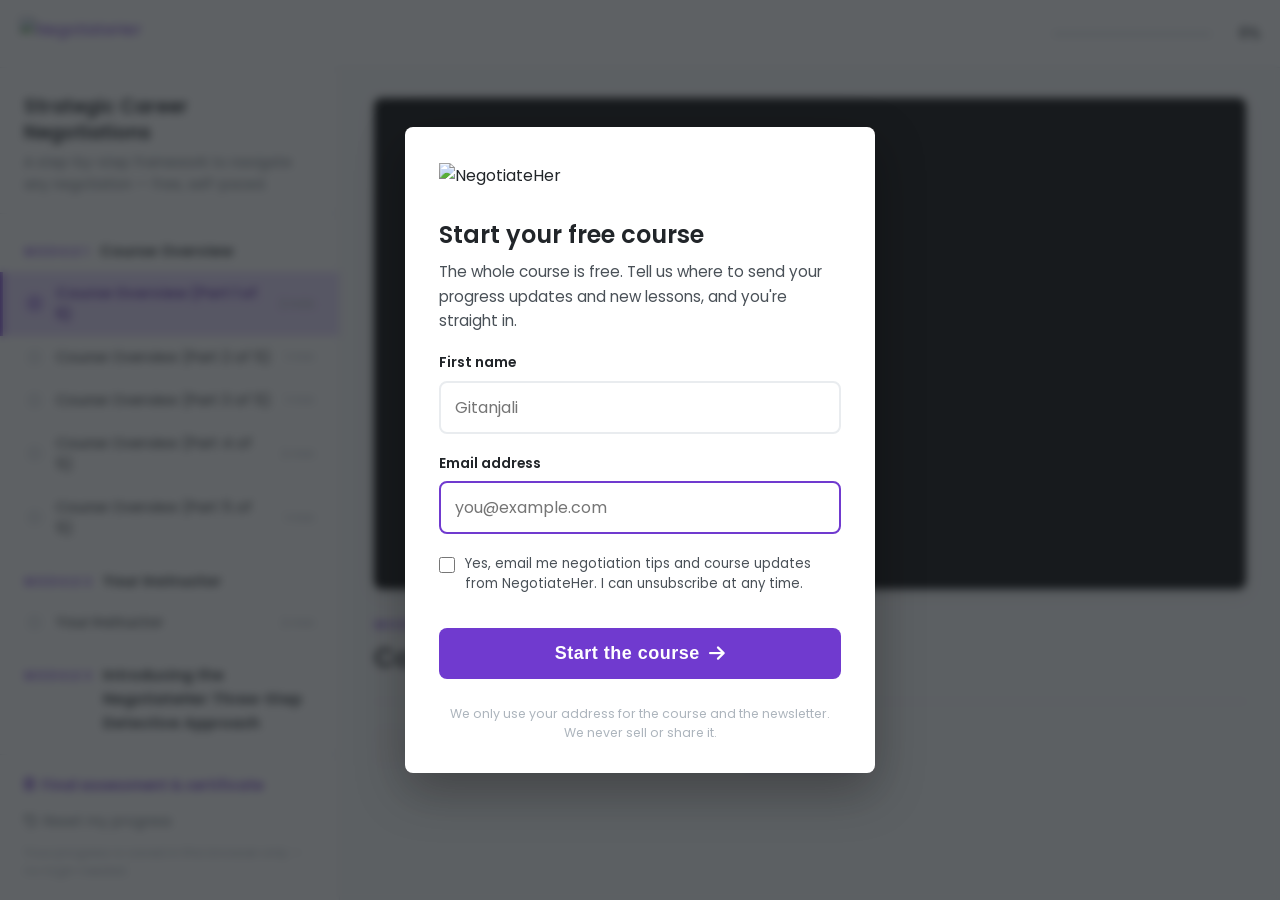
==== commit ec0642e5: "Gate the course behind email capture The course stays free, but the learner now leaves an email addr" ====
--- a/course.html
+++ b/course.html
@@ -7,6 +7,7 @@
     <meta name="description" content="The full NegotiateHer Strategic Career Negotiations course — free and self-paced.">
     <link rel="stylesheet" href="style.css">
     <link rel="stylesheet" href="course.css">
+    <link rel="stylesheet" href="gate.css">
     <link rel="stylesheet" href="https://cdnjs.cloudflare.com/ajax/libs/font-awesome/6.4.0/css/all.min.css">
     <link rel="preconnect" href="https://fonts.googleapis.com">
     <link rel="preconnect" href="https://fonts.gstatic.com" crossorigin>
@@ -54,7 +55,7 @@
                     <i class="fas fa-rotate-left"></i> Reset my progress
                 </button>
                 <p class="sidebar-note">
-                    Your progress is saved in this browser only — no account needed.
+                    Your progress is saved in this browser only — no login needed.
                 </p>
             </div>
         </aside>
@@ -133,5 +134,6 @@
 
     <script src="course-data.js"></script>
     <script src="course.js"></script>
+    <script src="gate.js"></script>
 </body>
 </html>
--- a/gate.css
+++ b/gate.css
@@ -0,0 +1,123 @@
+/* ===========================================================================
+   NegotiateHer — email gate
+   Shown once before the course. Reuses style.css tokens.
+   =========================================================================== */
+
+.gate-overlay {
+    position: fixed;
+    inset: 0;
+    z-index: 500;
+    display: flex;
+    align-items: center;
+    justify-content: center;
+    padding: 20px;
+    background-color: rgba(33, 37, 41, 0.72);
+    backdrop-filter: blur(4px);
+    -webkit-backdrop-filter: blur(4px);
+    overflow-y: auto;
+}
+
+.gate-overlay[hidden] { display: none; }
+
+/* While the gate is up the course must not be reachable behind it. */
+body.gate-locked { overflow: hidden; }
+
+.gate-card {
+    width: 100%;
+    max-width: 470px;
+    margin: auto;
+    padding: 36px 34px 30px;
+    border-radius: var(--border-radius);
+    background-color: var(--white);
+    box-shadow: 0 18px 50px rgba(0, 0, 0, 0.3);
+}
+
+.gate-logo img { height: 34px; width: auto; display: block; margin-bottom: 22px; }
+
+.gate-card h2 {
+    font-size: 1.5rem;
+    font-weight: 600;
+    line-height: 1.3;
+    color: var(--text-color);
+}
+
+.gate-lede {
+    margin-top: 10px;
+    font-size: 0.95rem;
+    color: #495057;
+}
+
+.gate-field { margin-top: 18px; }
+
+.gate-field label {
+    display: block;
+    font-size: 0.87rem;
+    font-weight: 600;
+    margin-bottom: 7px;
+}
+
+.gate-field input[type="text"],
+.gate-field input[type="email"] {
+    width: 100%;
+    padding: 12px 14px;
+    border: 2px solid var(--medium-gray);
+    border-radius: var(--border-radius);
+    font-family: var(--font-family);
+    font-size: 1rem;
+    color: var(--text-color);
+    transition: border-color 0.18s ease;
+}
+
+.gate-field input:focus {
+    outline: none;
+    border-color: var(--primary-color);
+}
+
+.gate-field input.is-invalid { border-color: var(--danger-color); }
+
+.gate-consent {
+    display: flex;
+    gap: 10px;
+    align-items: flex-start;
+    margin-top: 20px;
+    font-size: 0.83rem;
+    line-height: 1.5;
+    color: #495057;
+}
+
+.gate-consent input { margin-top: 3px; flex-shrink: 0; width: 16px; height: 16px; }
+
+.gate-error {
+    margin-top: 12px;
+    min-height: 1.1em;
+    font-size: 0.84rem;
+    color: var(--danger-color);
+}
+
+.gate-card .btn {
+    width: 100%;
+    margin-top: 8px;
+    display: inline-flex;
+    align-items: center;
+    justify-content: center;
+    gap: 9px;
+}
+
+.gate-card .btn:disabled { opacity: 0.5; cursor: not-allowed; }
+
+.gate-fineprint {
+    margin-top: 16px;
+    font-size: 0.78rem;
+    line-height: 1.5;
+    color: #adb5bd;
+    text-align: center;
+}
+
+@media (max-width: 520px) {
+    .gate-card { padding: 26px 20px 22px; }
+    .gate-card h2 { font-size: 1.28rem; }
+}
+
+@media (prefers-reduced-motion: reduce) {
+    .gate-field input { transition: none; }
+}
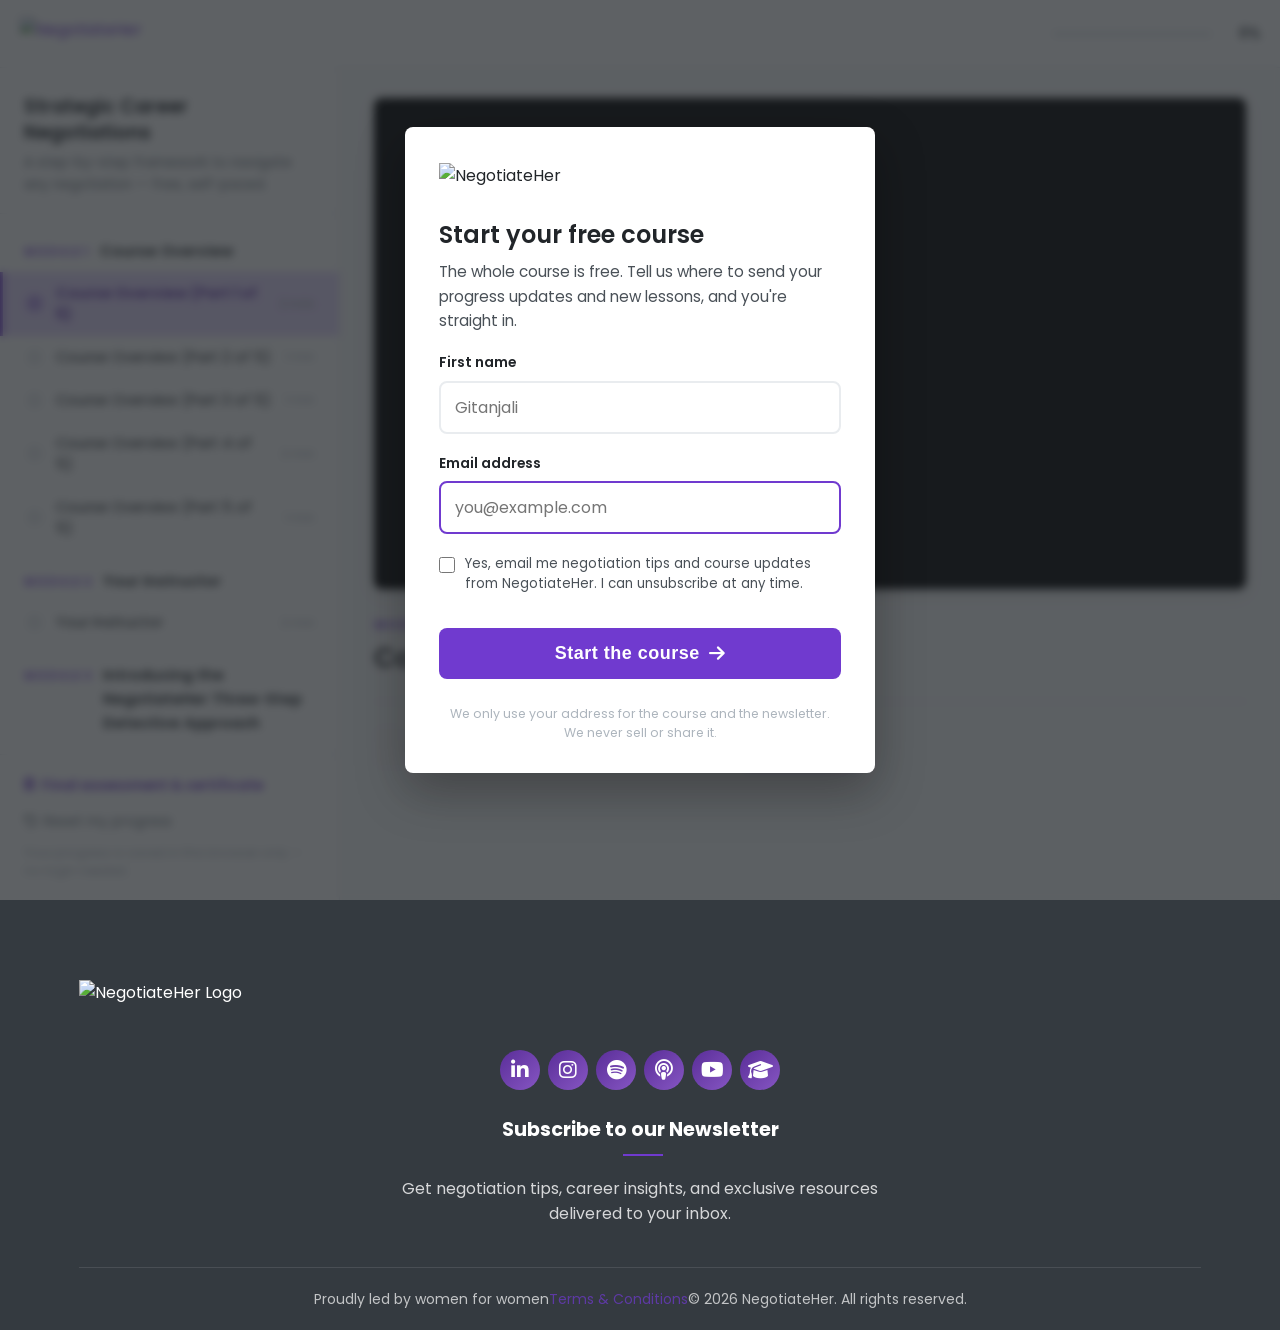
==== commit c567cc00: "Use the same footer on every page Match the footer on negotiateher.com: same logo, the same six soci" ====
--- a/course.html
+++ b/course.html
@@ -18,6 +18,18 @@
     <meta property="og:image" content="https://negotiateher.com/assets/img/gita_2.jpg">
     <meta property="og:url" content="https://elearning.negotiateher.com/course.html">
     <meta name="twitter:card" content="summary_large_image">
+	<!-- MailerLite Universal -->
+	<script>
+		(function (w, d, e, u, f, l, n) {
+			w[f] = w[f] || function () {
+				(w[f].q = w[f].q || [])
+					.push(arguments);
+			}, l = d.createElement(e), l.async = 1, l.src = u,
+				n = d.getElementsByTagName(e)[0], n.parentNode.insertBefore(l, n);
+		})
+			(window, document, 'script', 'https://assets.mailerlite.com/js/universal.js', 'ml');
+		ml('account', '923663');
+	</script>
 </head>
 <body class="course-body">
 
@@ -130,6 +142,37 @@
         </section>
     </main>
 
+    <footer class="footer">
+        <div class="container">
+            <div class="footer-content">
+                <img src="https://negotiateher.com/assets/img/white_logo01.png" alt="NegotiateHer Logo" class="footer-logo" style="height: 50px; display: block; margin-left: auto; margin-right: auto;">
+
+                <div class="social-icons" style="padding-bottom:25px;justify-content: center; ">
+                    <a href="https://www.linkedin.com/company/negotiateher/?viewAsMember=true" target="_blank" aria-label="LinkedIn"><i class="fab fa-linkedin-in"></i></a>
+                    <a href="https://www.instagram.com/negotiatehernow/" target="_blank" aria-label="Instagram"><i class="fab fa-instagram"></i></a>
+                    <a href="https://open.spotify.com/show/7ocWFIPnrOI5DT2u6YZ54P" target="_blank" aria-label="Spotify"><i class="fab fa-spotify"></i></a>
+                    <a href="https://podcasts.apple.com/us/podcast/negotiateher/id1772472043" target="_blank" aria-label="Apple Podcasts"><i class="fas fa-podcast"></i></a>
+                    <a href="https://www.youtube.com/@NegotiateHer/videos" target="_blank" aria-label="YouTube"><i class="fab fa-youtube"></i></a>
+                    <a href="https://elearning.negotiateher.com" aria-label="E-Learning"><i class="fas fa-graduation-cap"></i></a>
+                </div>
+
+                <div class="footer-newsletter">
+                    <h4>Subscribe to our Newsletter</h4>
+                    <p>Get negotiation tips, career insights, and exclusive resources delivered to your inbox.</p>
+                    <div style="width: 100%; margin-bottom: 12px;">
+                        <div class="ml-embedded" data-form="8X3T70"></div>
+                    </div>
+                </div>
+
+                <div class="footer-bottom" style="justify-content: center;">
+                    <p>Proudly led by women for women</p>
+                    <p><a href="https://drive.google.com/file/d/1rdvv-JzyYbaJa-T8OY9Pi7G39mo6R_fk/view?usp=sharing" target="_blank">Terms &amp; Conditions</a></p>
+                    <p>&copy; <span id="copyright-year">2026</span> NegotiateHer. All rights reserved.</p>
+                </div>
+            </div>
+        </div>
+    </footer>
+
     <div class="sidebar-scrim" id="sidebar-scrim" hidden></div>
 
     <script src="course-data.js"></script>
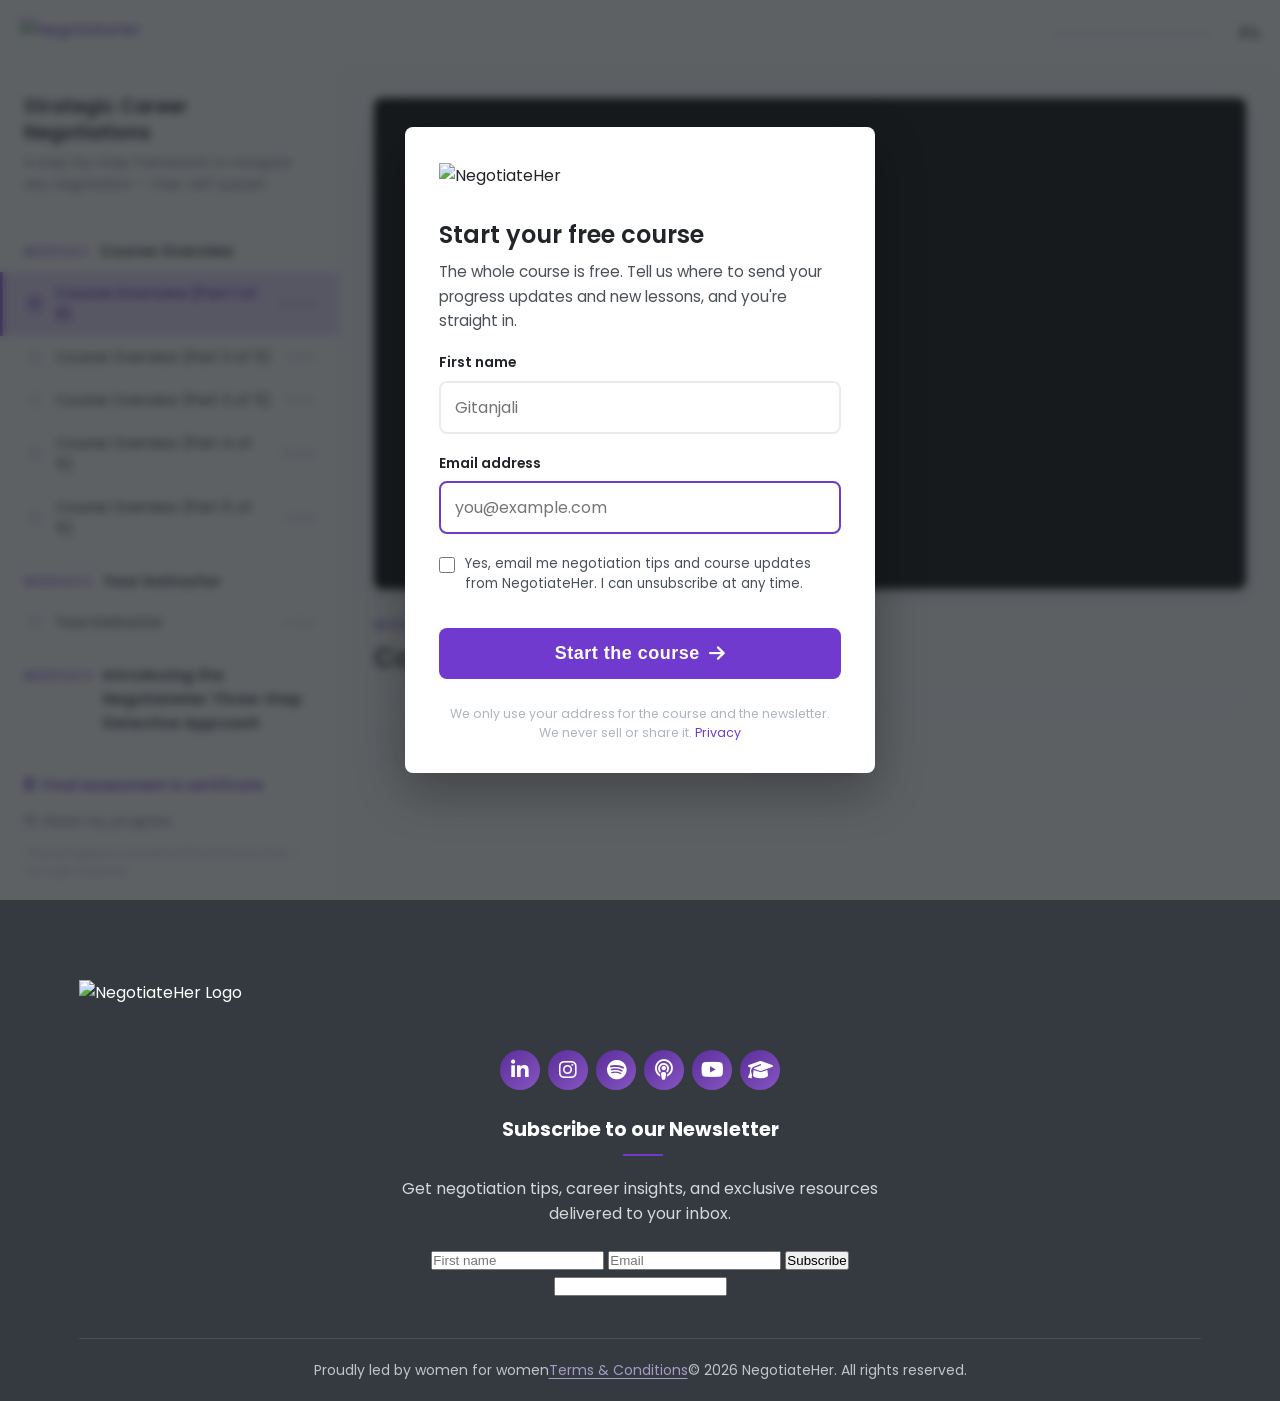
==== commit a92bd8be: "Menu on phones, links home, sign-ups via NegotiateHer's form - The menu now shows from the top of th" ====
--- a/course.html
+++ b/course.html
@@ -6,6 +6,7 @@
     <title>Course — NegotiateHer Strategic Career Negotiations</title>
     <meta name="description" content="The full NegotiateHer Strategic Career Negotiations course — free and self-paced.">
     <link rel="stylesheet" href="style.css">
+    <link rel="stylesheet" href="https://negotiateher.com/assets/css/nh-forms.css">
     <link rel="stylesheet" href="course.css">
     <link rel="stylesheet" href="gate.css">
     <link rel="stylesheet" href="https://cdnjs.cloudflare.com/ajax/libs/font-awesome/6.4.0/css/all.min.css">
@@ -18,18 +19,6 @@
     <meta property="og:image" content="https://negotiateher.com/assets/img/gita_2.jpg">
     <meta property="og:url" content="https://elearning.negotiateher.com/course.html">
     <meta name="twitter:card" content="summary_large_image">
-	<!-- MailerLite Universal -->
-	<script>
-		(function (w, d, e, u, f, l, n) {
-			w[f] = w[f] || function () {
-				(w[f].q = w[f].q || [])
-					.push(arguments);
-			}, l = d.createElement(e), l.async = 1, l.src = u,
-				n = d.getElementsByTagName(e)[0], n.parentNode.insertBefore(l, n);
-		})
-			(window, document, 'script', 'https://assets.mailerlite.com/js/universal.js', 'ml');
-		ml('account', '923663');
-	</script>
 </head>
 <body class="course-body">
 
@@ -153,20 +142,28 @@
                     <a href="https://open.spotify.com/show/7ocWFIPnrOI5DT2u6YZ54P" target="_blank" aria-label="Spotify"><i class="fab fa-spotify"></i></a>
                     <a href="https://podcasts.apple.com/us/podcast/negotiateher/id1772472043" target="_blank" aria-label="Apple Podcasts"><i class="fas fa-podcast"></i></a>
                     <a href="https://www.youtube.com/@NegotiateHer/videos" target="_blank" aria-label="YouTube"><i class="fab fa-youtube"></i></a>
-                    <a href="https://elearning.negotiateher.com" aria-label="E-Learning"><i class="fas fa-graduation-cap"></i></a>
+                    <a href="https://elearning.negotiateher.com" aria-label="Free online course"><i class="fas fa-graduation-cap"></i></a>
                 </div>
 
                 <div class="footer-newsletter">
                     <h4>Subscribe to our Newsletter</h4>
                     <p>Get negotiation tips, career insights, and exclusive resources delivered to your inbox.</p>
                     <div style="width: 100%; margin-bottom: 12px;">
-                        <div class="ml-embedded" data-form="8X3T70"></div>
+                        <form class="nh-form" data-nh-form="newsletter">
+                            <div class="nh-form-fields">
+                                <input class="nh-input" type="text" name="name" placeholder="First name" aria-label="First name" autocomplete="given-name" required>
+                                <input class="nh-input" type="email" name="email" placeholder="Email" aria-label="Email" autocomplete="email" required>
+                                <button class="nh-btn" type="submit">Subscribe</button>
+                            </div>
+                            <input class="nh-hp" type="text" name="website" tabindex="-1" autocomplete="off" aria-hidden="true">
+                            <p class="nh-form-status" role="status" aria-live="polite"></p>
+                        </form>
                     </div>
                 </div>
 
                 <div class="footer-bottom" style="justify-content: center;">
                     <p>Proudly led by women for women</p>
-                    <p><a href="https://drive.google.com/file/d/1rdvv-JzyYbaJa-T8OY9Pi7G39mo6R_fk/view?usp=sharing" target="_blank">Terms &amp; Conditions</a></p>
+                    <p><a href="https://negotiateher.com/terms.html">Terms &amp; Conditions</a></p>
                     <p>&copy; <span id="copyright-year">2026</span> NegotiateHer. All rights reserved.</p>
                 </div>
             </div>
@@ -175,6 +172,9 @@
 
     <div class="sidebar-scrim" id="sidebar-scrim" hidden></div>
 
+    <!-- Sign-up forms post to NegotiateHer's private Google Form (same as negotiateher.com) -->
+    <script src="https://negotiateher.com/assets/scripts/nh-forms-config.js"></script>
+    <script src="https://negotiateher.com/assets/scripts/nh-forms.js"></script>
     <script src="course-data.js"></script>
     <script src="course.js"></script>
     <script src="gate.js"></script>
--- a/style.css
+++ b/style.css
@@ -1885,3 +1885,101 @@
         padding: 20px;
     }
 }
+
+/* --------------------------------------------------------------------------
+   Navigation is available from the top of the page (it used to appear only
+   after scrolling, so phones had no menu at all), with links back to the
+   main site in the phone menu.
+   -------------------------------------------------------------------------- */
+.header:not(.sticky) .nav-menu,
+.header:not(.sticky) .cta-button,
+.header:not(.sticky) .hamburger {
+    opacity: 1;
+    visibility: visible;
+}
+
+.header:not(.sticky) .bar {
+    background-color: var(--white);
+}
+
+.header:not(.sticky) .cta-button .btn {
+    background-color: var(--white);
+    color: var(--primary-color);
+}
+
+@media (min-width: 769px) {
+    .header:not(.sticky) .nav-menu li a {
+        color: var(--white);
+    }
+
+    .header:not(.sticky) .nav-menu li a::after {
+        background-color: var(--white);
+    }
+
+    .nav-menu .nav-site {
+        display: none;
+    }
+}
+
+@media (max-width: 768px) {
+    .nav-menu {
+        top: 80px;
+        max-height: calc(100vh - 90px);
+        overflow-y: auto;
+    }
+
+    .header.sticky .nav-menu {
+        top: 70px;
+    }
+
+    .header:not(.sticky) .nav-menu li a {
+        color: var(--text-color);
+    }
+
+    .nav-menu .nav-site-first {
+        margin-top: 18px;
+        padding-top: 22px;
+        border-top: 1px solid rgba(0, 0, 0, 0.08);
+    }
+
+    .nav-menu .nav-site a {
+        font-size: 0.95rem;
+        color: var(--primary-color) !important;
+    }
+}
+
+/* Footer: readable Terms link and the shared sign-up form on the dark footer */
+.footer-bottom a {
+    color: #D7C4FF;
+    text-decoration: underline;
+    text-underline-offset: 3px;
+}
+
+.footer-bottom a:hover {
+    color: var(--white);
+}
+
+.footer .nh-form {
+    max-width: 420px;
+    margin: 0 auto;
+}
+
+.footer .nh-form-status {
+    color: rgba(255, 255, 255, 0.82);
+}
+
+.footer .nh-form-status.is-error {
+    color: #FFB4AB;
+}
+
+.footer .nh-form-status a {
+    color: #D7C4FF;
+}
+
+.footer .nh-form.is-done .nh-form-status {
+    color: #1A1740;
+}
+
+.footer .nh-form.is-done .nh-form-status a {
+    color: #703ACF;
+}
